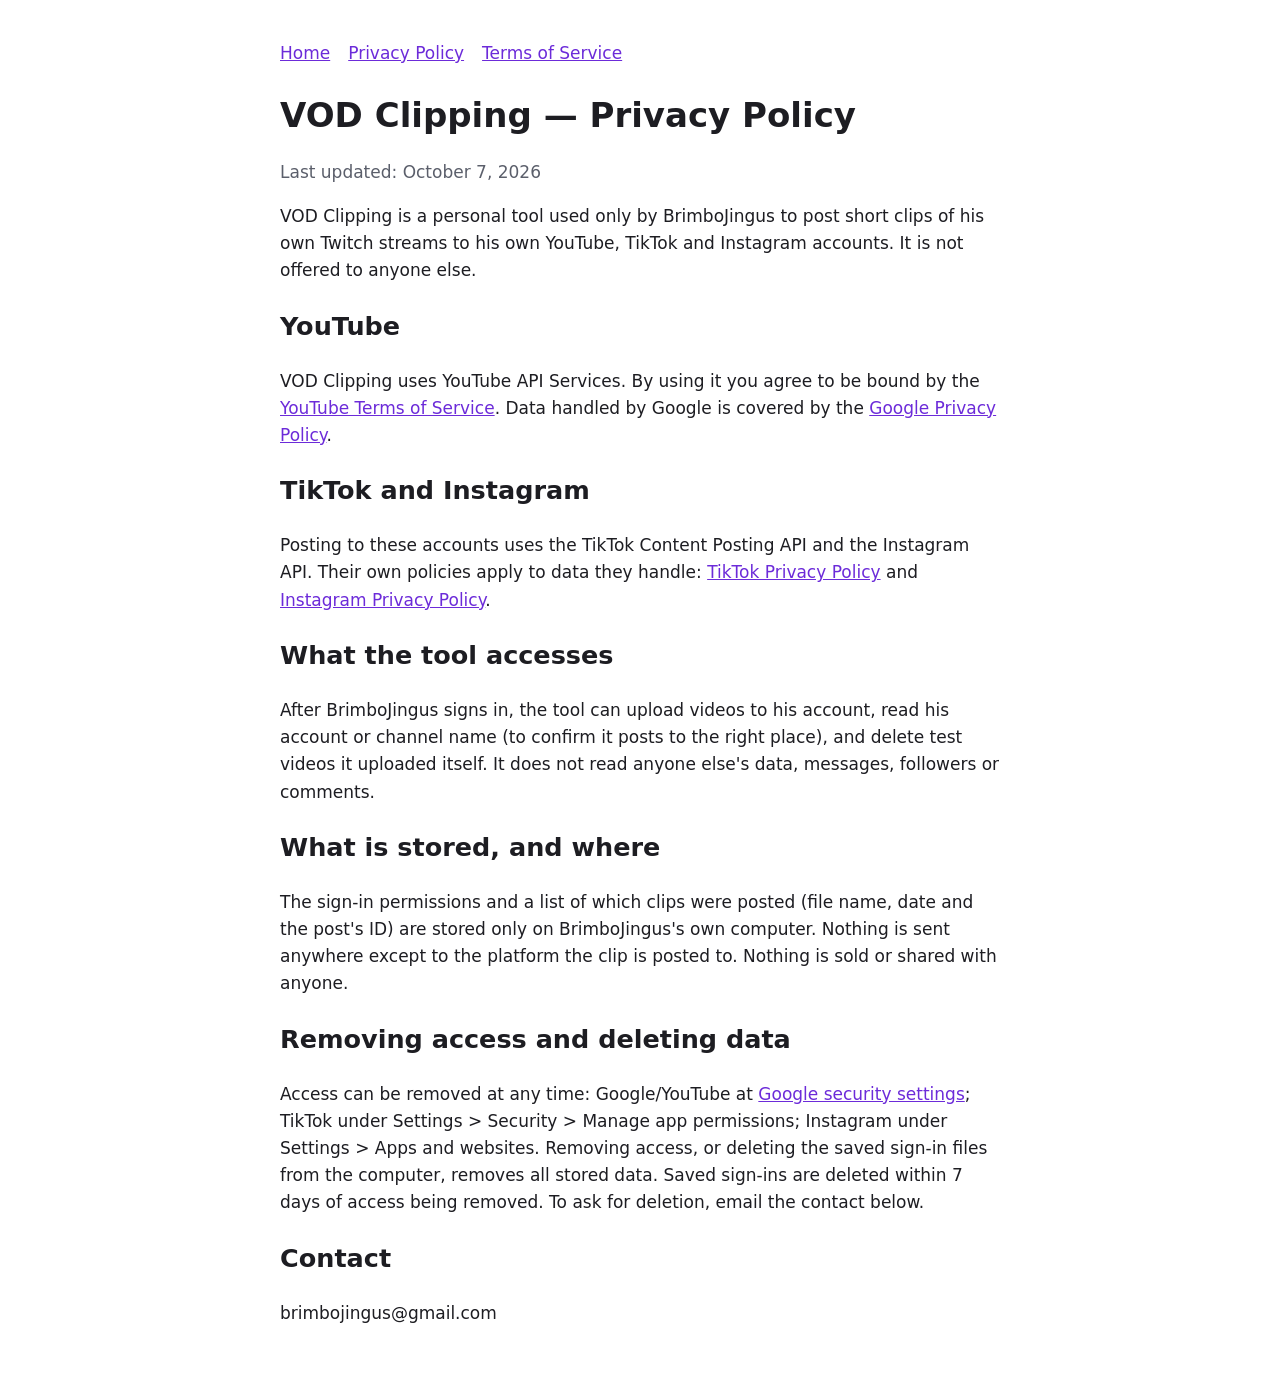
==== privacy.html @ ab63e397 "VOD Clipping site: home, privacy policy, terms Co-Authored-By: Claude Opus 5.5 <noreply@anthropic.co" ====
<!doctype html><html lang="en"><head><meta charset="utf-8"><meta name="viewport" content="width=device-width,initial-scale=1">
<title>VOD Clipping Privacy</title><link rel="stylesheet" href="style.css"></head><body><main>
<nav><a href="./">Home</a><a href="privacy.html">Privacy Policy</a><a href="terms.html">Terms of Service</a></nav>
<h1>VOD Clipping — Privacy Policy</h1>
<p class="muted">Last updated: October 7, 2026</p>
<p>VOD Clipping is a personal tool used only by BrimboJingus to post short clips of his own Twitch streams to his own YouTube, TikTok and Instagram accounts. It is not offered to anyone else.</p>
<h2>YouTube</h2>
<p>VOD Clipping uses YouTube API Services. By using it you agree to be bound by the <a href="https://www.youtube.com/t/terms">YouTube Terms of Service</a>. Data handled by Google is covered by the <a href="https://policies.google.com/privacy">Google Privacy Policy</a>.</p>
<h2>TikTok and Instagram</h2>
<p>Posting to these accounts uses the TikTok Content Posting API and the Instagram API. Their own policies apply to data they handle: <a href="https://www.tiktok.com/legal/privacy-policy">TikTok Privacy Policy</a> and <a href="https://privacycenter.instagram.com/policy">Instagram Privacy Policy</a>.</p>
<h2>What the tool accesses</h2>
<p>After BrimboJingus signs in, the tool can upload videos to his account, read his account or channel name (to confirm it posts to the right place), and delete test videos it uploaded itself. It does not read anyone else's data, messages, followers or comments.</p>
<h2>What is stored, and where</h2>
<p>The sign-in permissions and a list of which clips were posted (file name, date and the post's ID) are stored only on BrimboJingus's own computer. Nothing is sent anywhere except to the platform the clip is posted to. Nothing is sold or shared with anyone.</p>
<h2>Removing access and deleting data</h2>
<p>Access can be removed at any time: Google/YouTube at <a href="https://security.google.com/settings/security/permissions">Google security settings</a>; TikTok under Settings &gt; Security &gt; Manage app permissions; Instagram under Settings &gt; Apps and websites. Removing access, or deleting the saved sign-in files from the computer, removes all stored data. Saved sign-ins are deleted within 7 days of access being removed. To ask for deletion, email the contact below.</p>
<h2>Contact</h2>
<p>brimbojingus@gmail.com</p>
</main></body></html>
---- style.css ----
:root{--bg:#fff;--text:#1d1d22;--muted:#5b5f6b;--accent:#6c2bd9}
@media (prefers-color-scheme:dark){:root{--bg:#121218;--text:#ececf1;--muted:#a3a7b3;--accent:#b18cff}}
body{background:var(--bg);color:var(--text);font:17px/1.6 system-ui,-apple-system,Segoe UI,sans-serif;margin:0}
main{max-width:720px;margin:0 auto;padding:40px 16px}
h1{line-height:1.2}a{color:var(--accent)}.muted{color:var(--muted)}
nav{display:flex;gap:18px;margin-bottom:28px;flex-wrap:wrap}
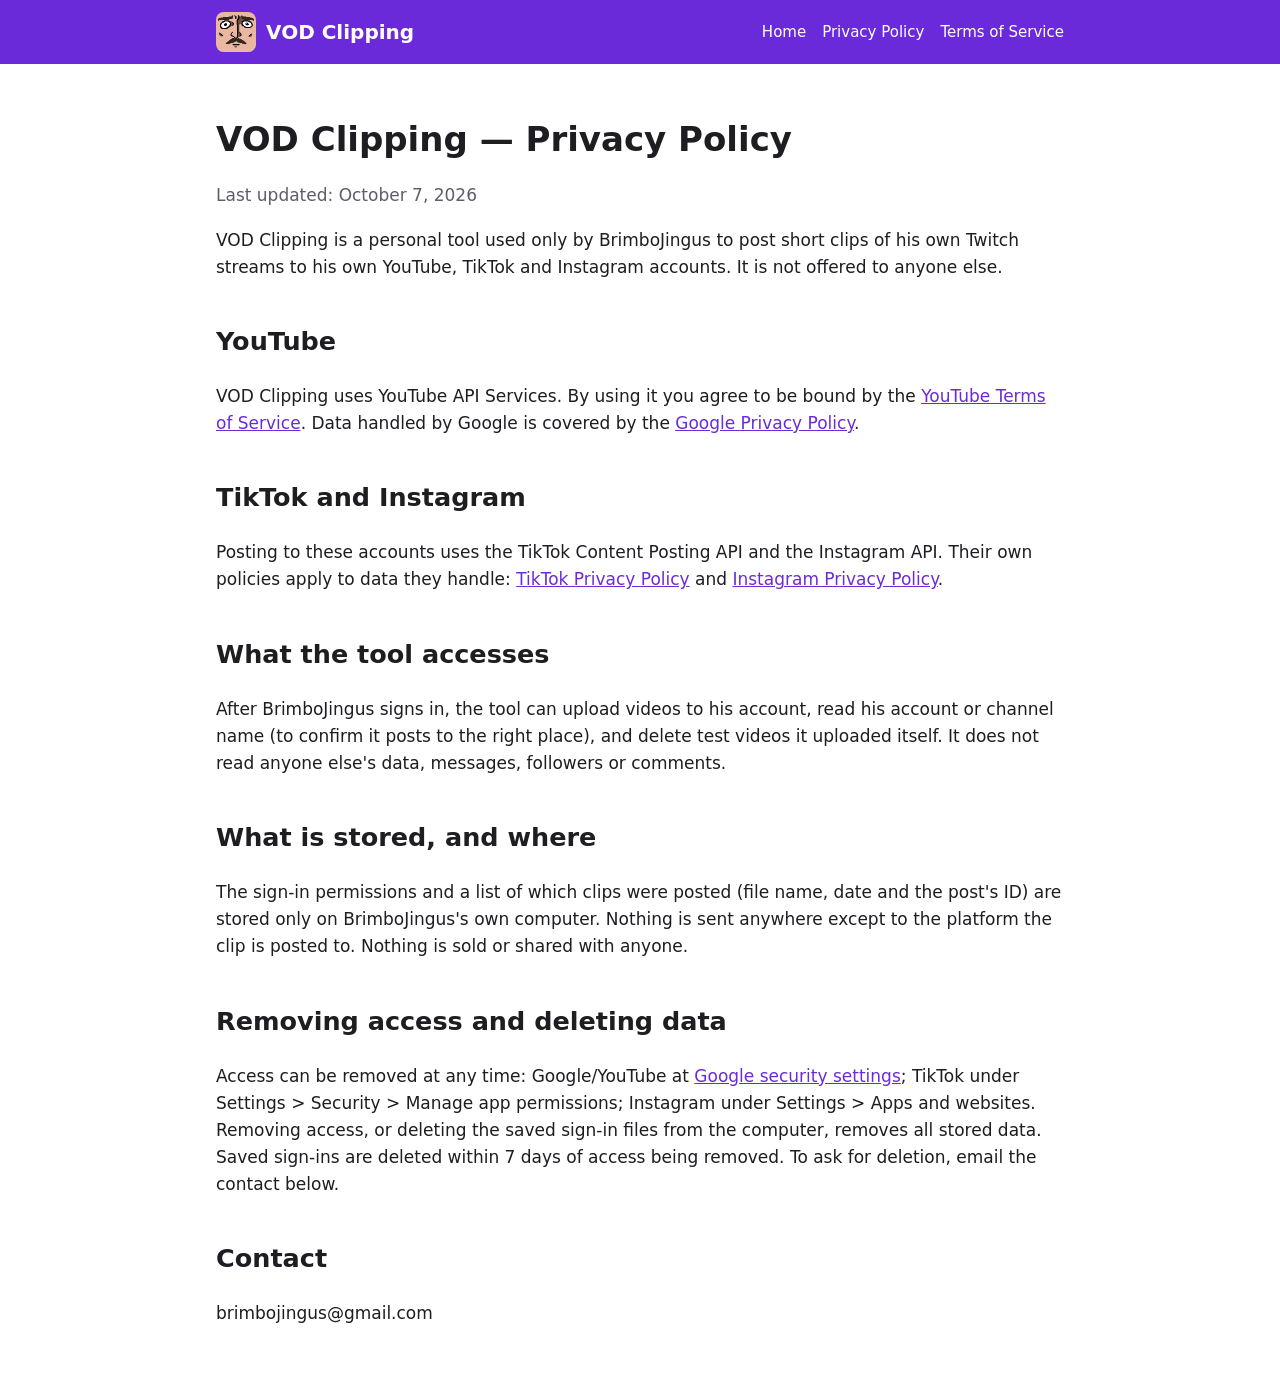
==== commit 072ee292: "Full homepage; sub badge as icon and favicon on every page (TikTok review) Co-Authored-By: Claude Op" ====
--- a/privacy.html
+++ b/privacy.html
@@ -1,6 +1,11 @@
 <!doctype html><html lang="en"><head><meta charset="utf-8"><meta name="viewport" content="width=device-width,initial-scale=1">
-<title>VOD Clipping Privacy</title><link rel="stylesheet" href="style.css"></head><body><main>
+<title>VOD Clipping Privacy</title><link rel="icon" href="favicon.ico" sizes="32x32"><link rel="icon" type="image/png" href="icon.png"><link rel="apple-touch-icon" href="apple-touch-icon.png">
+<link rel="stylesheet" href="style.css"></head><body>
+<header class="top"><div class="wrap">
+<a class="brand" href="./"><img src="icon.png" alt="" width="40" height="40">VOD Clipping</a>
 <nav><a href="./">Home</a><a href="privacy.html">Privacy Policy</a><a href="terms.html">Terms of Service</a></nav>
+</div></header>
+<main class="wrap">
 <h1>VOD Clipping — Privacy Policy</h1>
 <p class="muted">Last updated: October 7, 2026</p>
 <p>VOD Clipping is a personal tool used only by BrimboJingus to post short clips of his own Twitch streams to his own YouTube, TikTok and Instagram accounts. It is not offered to anyone else.</p>
--- a/style.css
+++ b/style.css
@@ -1,6 +1,27 @@
-:root{--bg:#fff;--text:#1d1d22;--muted:#5b5f6b;--accent:#6c2bd9}
-@media (prefers-color-scheme:dark){:root{--bg:#121218;--text:#ececf1;--muted:#a3a7b3;--accent:#b18cff}}
+:root{--bg:#fff;--text:#1d1d22;--muted:#5b5f6b;--accent:#6c2bd9;--brand:#6a2ada;--yellow:#ffe14d;--line:#e5e5ea;--card:#f7f5fc}
+@media (prefers-color-scheme:dark){:root{--bg:#121218;--text:#ececf1;--muted:#a3a7b3;--accent:#b18cff;--line:#2c2c36;--card:#1b1a24}}
+*{box-sizing:border-box}
 body{background:var(--bg);color:var(--text);font:17px/1.6 system-ui,-apple-system,Segoe UI,sans-serif;margin:0}
-main{max-width:720px;margin:0 auto;padding:40px 16px}
-h1{line-height:1.2}a{color:var(--accent)}.muted{color:var(--muted)}
-nav{display:flex;gap:18px;margin-bottom:28px;flex-wrap:wrap}
+.wrap{max-width:880px;margin:0 auto;padding:0 16px}
+main.wrap{padding-top:32px;padding-bottom:40px}
+h1{line-height:1.2}h2{margin-top:40px}a{color:var(--accent)}.muted{color:var(--muted)}
+.top{background:var(--brand);color:#fff}
+.top .wrap{display:flex;align-items:center;justify-content:space-between;gap:16px;flex-wrap:wrap;padding-top:12px;padding-bottom:12px}
+.brand{display:flex;align-items:center;gap:10px;color:#fff;font-weight:700;font-size:20px;text-decoration:none}
+.brand img{border-radius:8px}
+.top nav{display:flex;gap:16px;flex-wrap:wrap}.top nav a{color:#fff;text-decoration:none;font-size:15px}.top nav a:hover{color:var(--yellow)}
+.hero{display:flex;gap:28px;align-items:center;flex-wrap:wrap}
+.hero>div{flex:1 1 320px}
+.hero-icon{border-radius:20px;flex:none}
+.button{display:inline-block;background:var(--brand);color:#fff;padding:10px 18px;border-radius:10px;text-decoration:none;font-weight:600}
+.button:hover{background:#5520b8}
+.cards{display:grid;grid-template-columns:repeat(auto-fit,minmax(190px,1fr));gap:14px}
+.card{background:var(--card);border:1px solid var(--line);border-radius:12px;padding:4px 16px}
+.card h3{margin-bottom:4px}
+.platform,.yt{border:1px solid var(--line);border-radius:12px;padding:4px 18px;margin:24px 0}
+.yt h2,.platform h2{display:flex;align-items:center;gap:10px;margin-top:16px}
+.ytmark{width:34px;height:24px;border-radius:7px;background:#ff0033;position:relative;flex:none}
+.ytmark::after{content:"";position:absolute;left:13px;top:6px;border-left:11px solid #fff;border-top:6px solid transparent;border-bottom:6px solid transparent}
+.links li{margin:4px 0}
+.foot{border-top:1px solid var(--line);color:var(--muted);font-size:15px}
+.foot .wrap{display:flex;gap:18px;flex-wrap:wrap;padding-top:18px;padding-bottom:28px}
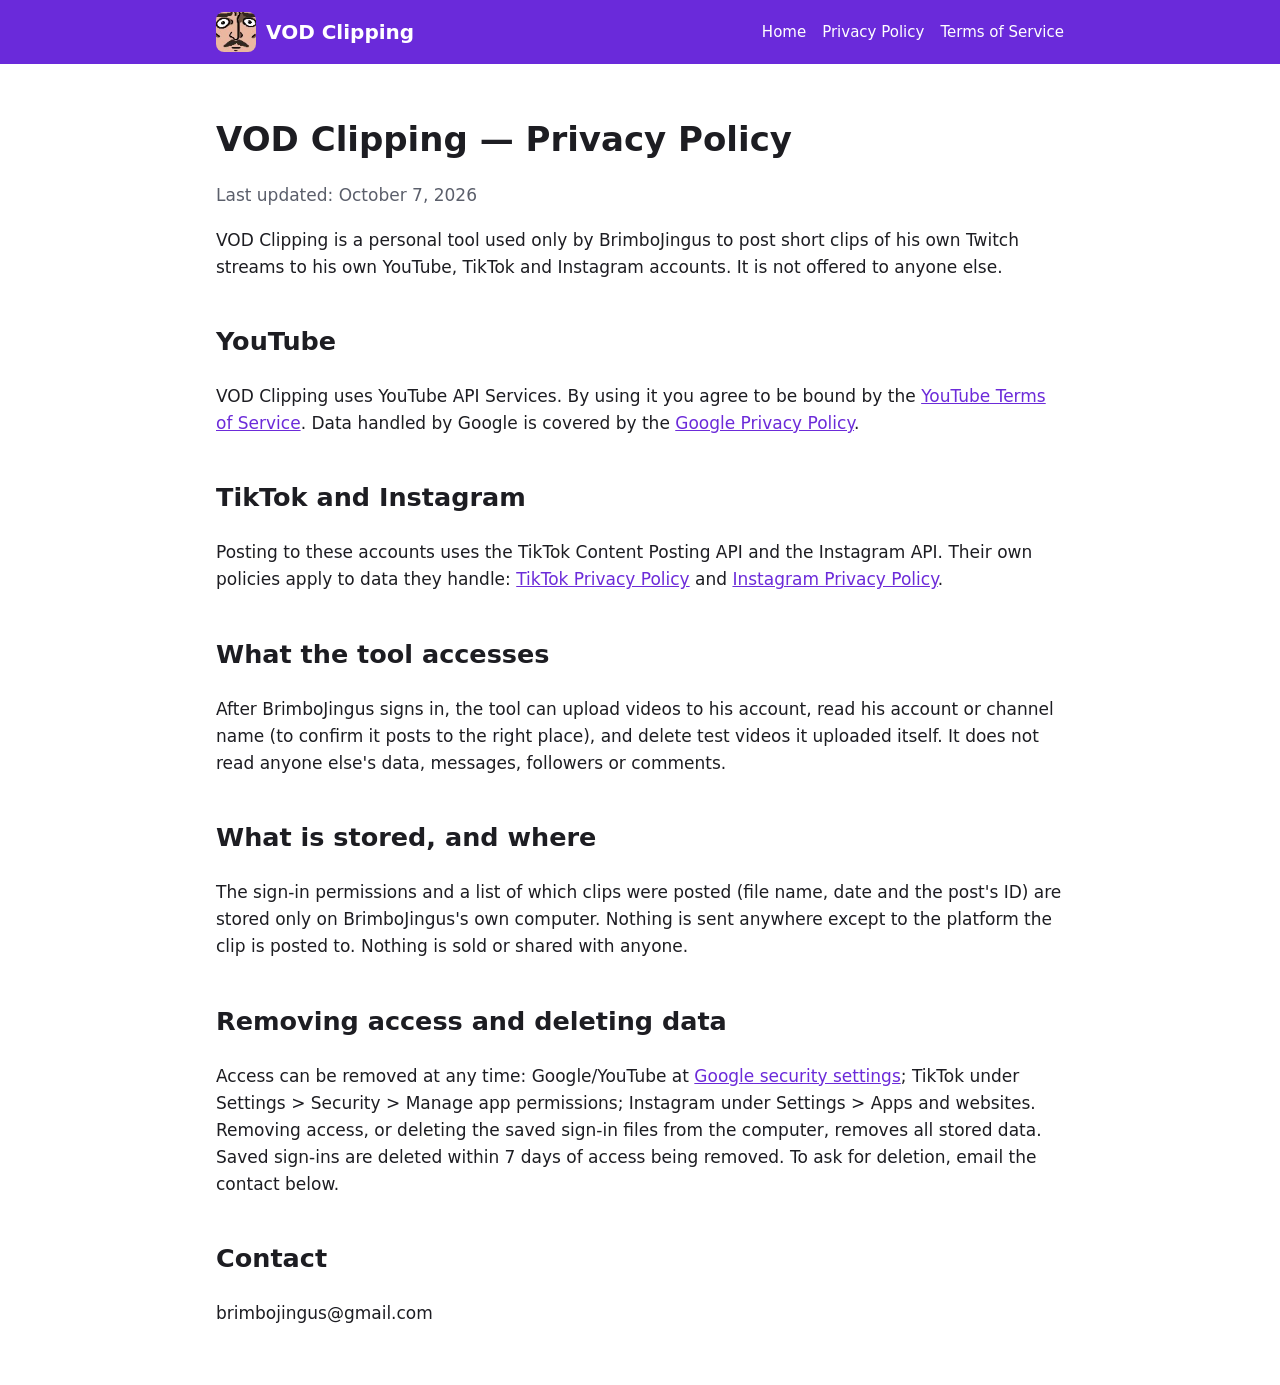
==== commit a7dd9196: "Force browsers to load the new icons Co-Authored-By: Claude Opus 5.5 <noreply@anthropic.com>" ====
--- a/privacy.html
+++ b/privacy.html
@@ -1,8 +1,8 @@
 <!doctype html><html lang="en"><head><meta charset="utf-8"><meta name="viewport" content="width=device-width,initial-scale=1">
-<title>VOD Clipping Privacy</title><link rel="icon" href="favicon.ico" sizes="32x32"><link rel="icon" type="image/png" href="icon.png"><link rel="apple-touch-icon" href="apple-touch-icon.png">
+<title>VOD Clipping Privacy</title><link rel="icon" href="favicon.ico?v=2" sizes="32x32"><link rel="icon" type="image/png" href="icon.png?v=2"><link rel="apple-touch-icon" href="apple-touch-icon.png?v=2">
 <link rel="stylesheet" href="style.css"></head><body>
 <header class="top"><div class="wrap">
-<a class="brand" href="./"><img src="icon.png" alt="" width="40" height="40">VOD Clipping</a>
+<a class="brand" href="./"><img src="icon.png?v=2" alt="" width="40" height="40">VOD Clipping</a>
 <nav><a href="./">Home</a><a href="privacy.html">Privacy Policy</a><a href="terms.html">Terms of Service</a></nav>
 </div></header>
 <main class="wrap">
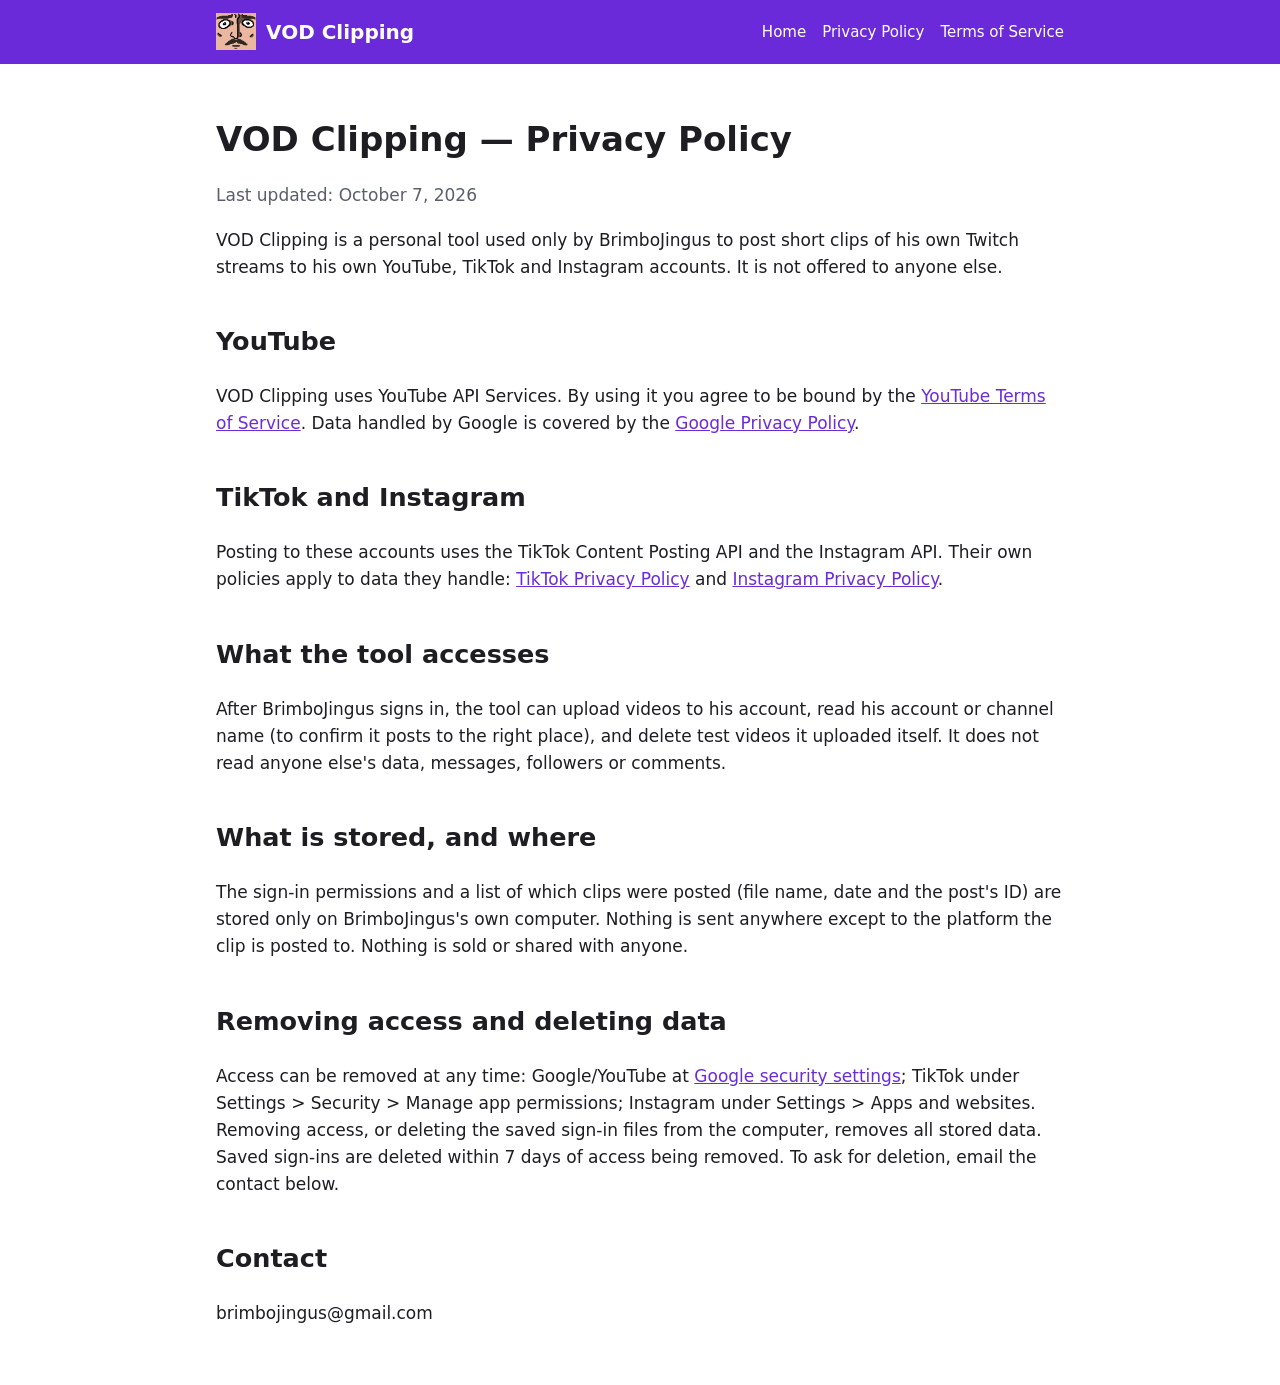
==== commit a9819741: "Icon: James's own fixed sub badge Co-Authored-By: Claude Opus 5.5 <noreply@anthropic.com>" ====
--- a/privacy.html
+++ b/privacy.html
@@ -1,8 +1,8 @@
 <!doctype html><html lang="en"><head><meta charset="utf-8"><meta name="viewport" content="width=device-width,initial-scale=1">
-<title>VOD Clipping Privacy</title><link rel="icon" href="favicon.ico?v=2" sizes="32x32"><link rel="icon" type="image/png" href="icon.png?v=2"><link rel="apple-touch-icon" href="apple-touch-icon.png?v=2">
+<title>VOD Clipping Privacy</title><link rel="icon" href="favicon.ico?v=3" sizes="32x32"><link rel="icon" type="image/png" href="icon.png?v=3"><link rel="apple-touch-icon" href="apple-touch-icon.png?v=3">
 <link rel="stylesheet" href="style.css"></head><body>
 <header class="top"><div class="wrap">
-<a class="brand" href="./"><img src="icon.png?v=2" alt="" width="40" height="40">VOD Clipping</a>
+<a class="brand" href="./"><img src="icon.png?v=3" alt="" width="40" height="40">VOD Clipping</a>
 <nav><a href="./">Home</a><a href="privacy.html">Privacy Policy</a><a href="terms.html">Terms of Service</a></nav>
 </div></header>
 <main class="wrap">
--- a/style.css
+++ b/style.css
@@ -8,11 +8,11 @@
 .top{background:var(--brand);color:#fff}
 .top .wrap{display:flex;align-items:center;justify-content:space-between;gap:16px;flex-wrap:wrap;padding-top:12px;padding-bottom:12px}
 .brand{display:flex;align-items:center;gap:10px;color:#fff;font-weight:700;font-size:20px;text-decoration:none}
-.brand img{border-radius:8px}
+.brand img{}
 .top nav{display:flex;gap:16px;flex-wrap:wrap}.top nav a{color:#fff;text-decoration:none;font-size:15px}.top nav a:hover{color:var(--yellow)}
 .hero{display:flex;gap:28px;align-items:center;flex-wrap:wrap}
 .hero>div{flex:1 1 320px}
-.hero-icon{border-radius:20px;flex:none}
+.hero-icon{flex:none}
 .button{display:inline-block;background:var(--brand);color:#fff;padding:10px 18px;border-radius:10px;text-decoration:none;font-weight:600}
 .button:hover{background:#5520b8}
 .cards{display:grid;grid-template-columns:repeat(auto-fit,minmax(190px,1fr));gap:14px}
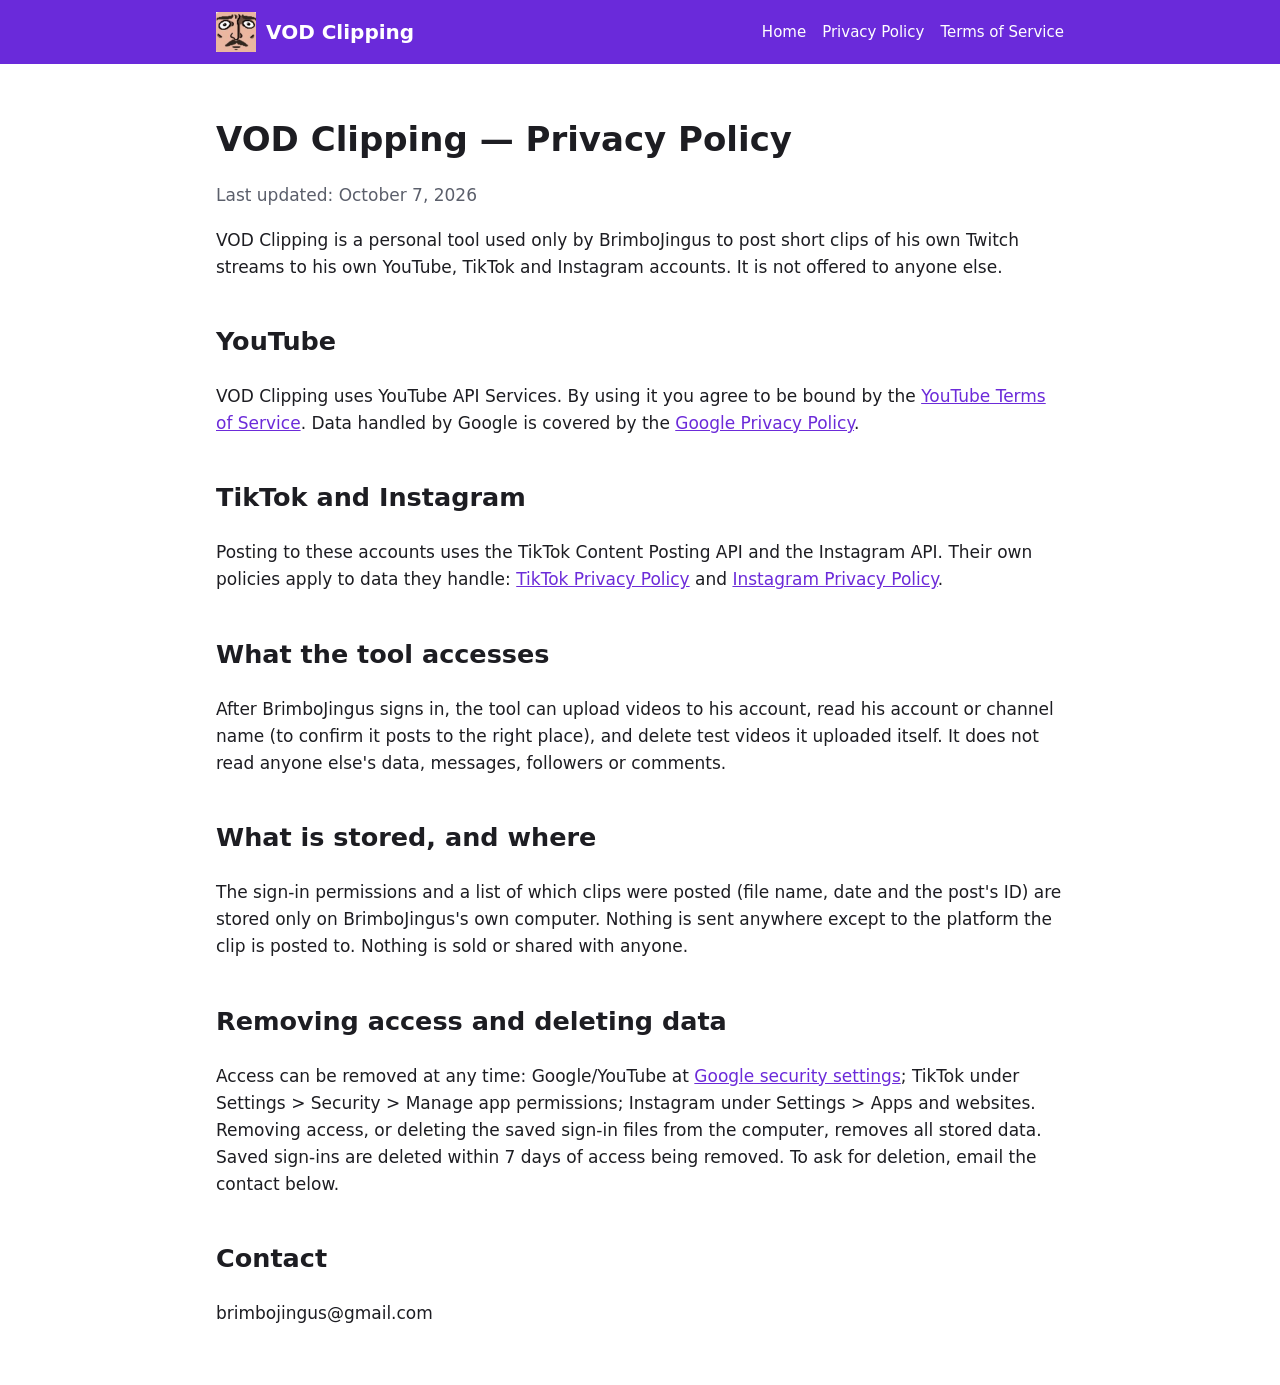
==== commit c8f965fd: "Icon: James's 1024px sub badge (same file as the TikTok app icon) Co-Authored-By: Claude Opus 5.5 <n" ====
--- a/privacy.html
+++ b/privacy.html
@@ -1,8 +1,8 @@
 <!doctype html><html lang="en"><head><meta charset="utf-8"><meta name="viewport" content="width=device-width,initial-scale=1">
-<title>VOD Clipping Privacy</title><link rel="icon" href="favicon.ico?v=3" sizes="32x32"><link rel="icon" type="image/png" href="icon.png?v=3"><link rel="apple-touch-icon" href="apple-touch-icon.png?v=3">
+<title>VOD Clipping Privacy</title><link rel="icon" href="favicon.ico?v=4" sizes="32x32"><link rel="icon" type="image/png" href="icon.png?v=4"><link rel="apple-touch-icon" href="apple-touch-icon.png?v=4">
 <link rel="stylesheet" href="style.css"></head><body>
 <header class="top"><div class="wrap">
-<a class="brand" href="./"><img src="icon.png?v=3" alt="" width="40" height="40">VOD Clipping</a>
+<a class="brand" href="./"><img src="icon.png?v=4" alt="" width="40" height="40">VOD Clipping</a>
 <nav><a href="./">Home</a><a href="privacy.html">Privacy Policy</a><a href="terms.html">Terms of Service</a></nav>
 </div></header>
 <main class="wrap">
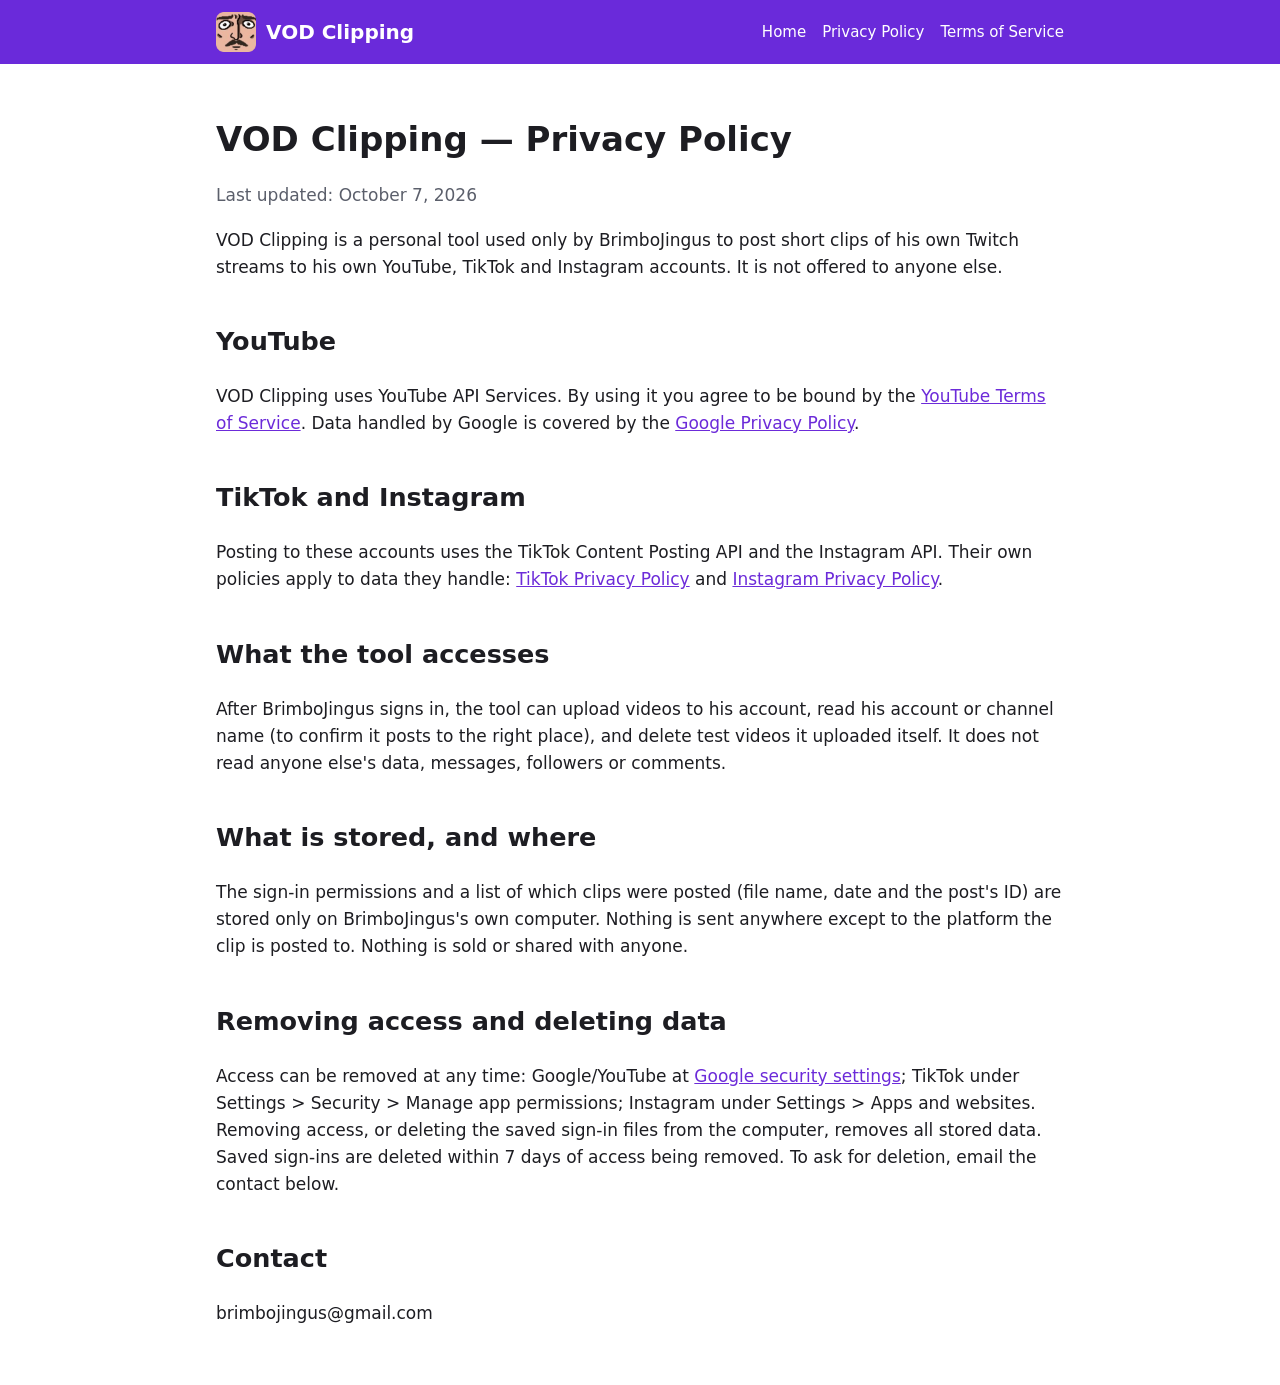
==== commit 1eb3faf7: "Icon: rounded corners (hides the white corner bits) Co-Authored-By: Claude Opus 5.5 <noreply@anthrop" ====
--- a/privacy.html
+++ b/privacy.html
@@ -1,8 +1,8 @@
 <!doctype html><html lang="en"><head><meta charset="utf-8"><meta name="viewport" content="width=device-width,initial-scale=1">
-<title>VOD Clipping Privacy</title><link rel="icon" href="favicon.ico?v=4" sizes="32x32"><link rel="icon" type="image/png" href="icon.png?v=4"><link rel="apple-touch-icon" href="apple-touch-icon.png?v=4">
+<title>VOD Clipping Privacy</title><link rel="icon" href="favicon.ico?v=5" sizes="32x32"><link rel="icon" type="image/png" href="icon.png?v=5"><link rel="apple-touch-icon" href="apple-touch-icon.png?v=5">
 <link rel="stylesheet" href="style.css"></head><body>
 <header class="top"><div class="wrap">
-<a class="brand" href="./"><img src="icon.png?v=4" alt="" width="40" height="40">VOD Clipping</a>
+<a class="brand" href="./"><img src="icon.png?v=5" alt="" width="40" height="40">VOD Clipping</a>
 <nav><a href="./">Home</a><a href="privacy.html">Privacy Policy</a><a href="terms.html">Terms of Service</a></nav>
 </div></header>
 <main class="wrap">
